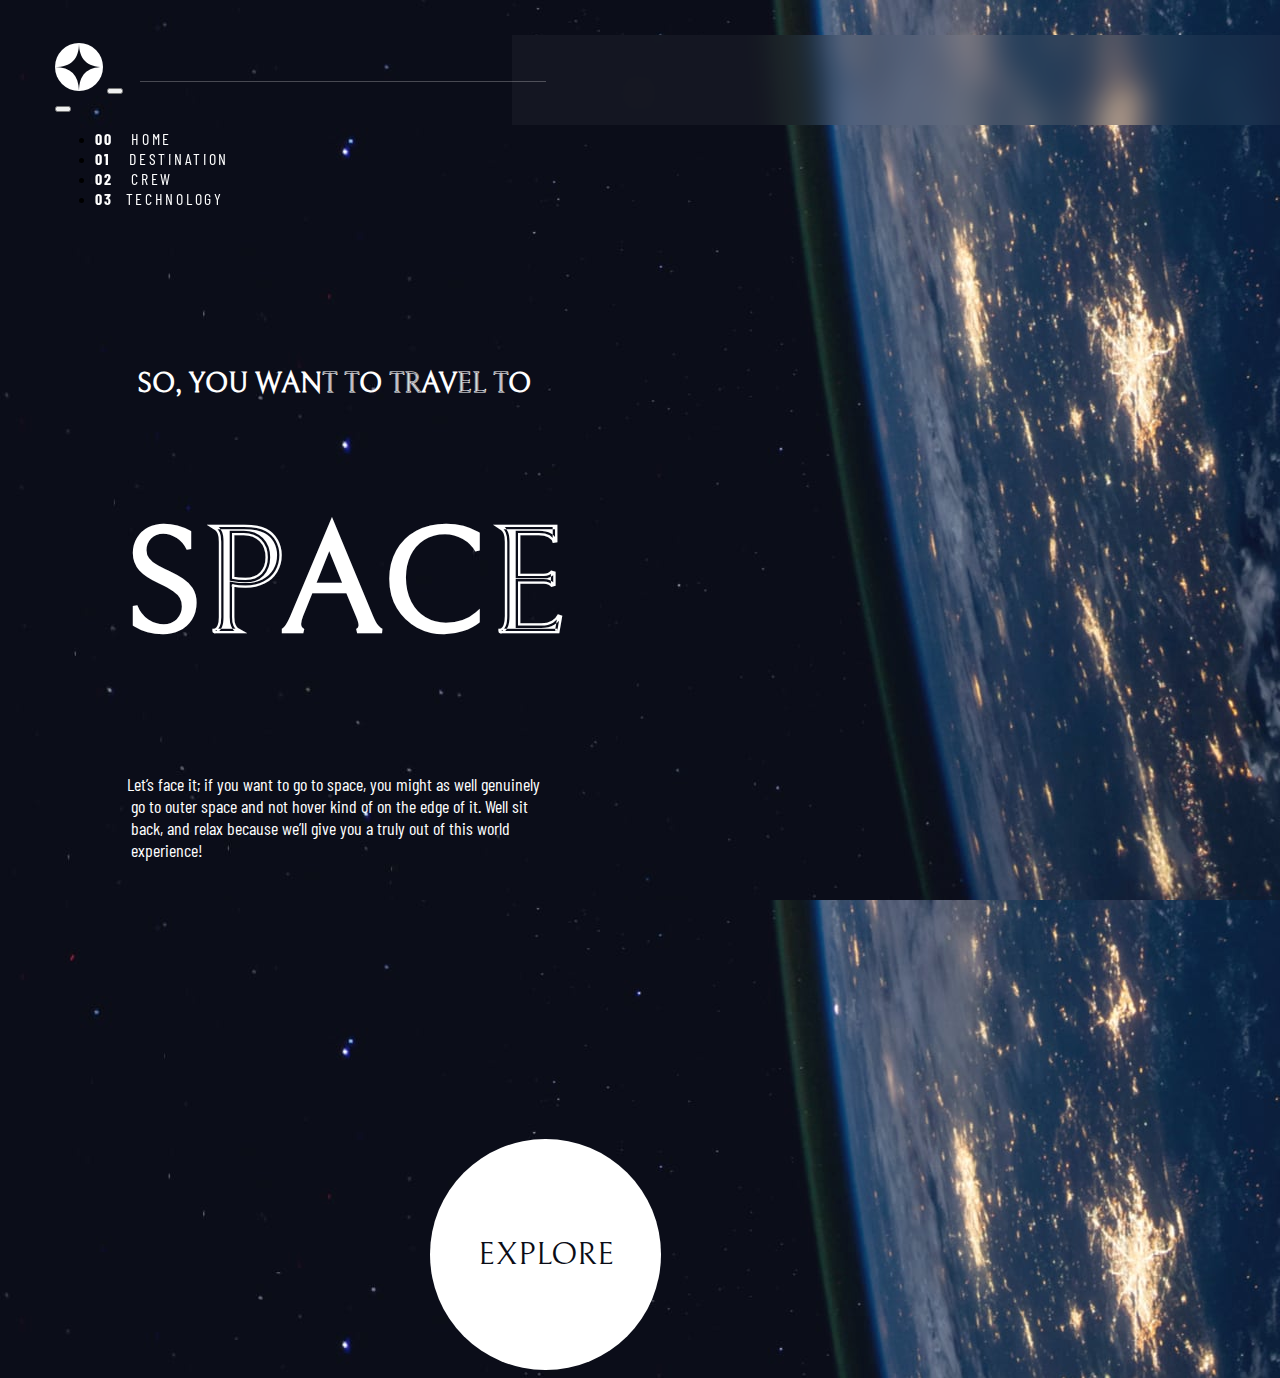
==== index.html @ b284a4f0 "home page is created" ====
<!DOCTYPE html>
<html lang="en">
<head>
  <meta charset="UTF-8">
  <meta name="viewport" content="width=device-width, initial-scale=1.0">

  <link rel="icon" type="image/png" sizes="32x32" href="./assets/favicon-32x32.png">
  
  <!-- bootstrap -->
<link href="https://cdn.jsdelivr.net/npm/bootstrap@5.2.0/dist/css/bootstrap.min.css" rel="stylesheet" integrity="sha384-gH2yIJqKdNHPEq0n4Mqa/HGKIhSkIHeL5AyhkYV8i59U5AR6csBvApHHNl/vI1Bx" crossorigin="anonymous">
 <link rel="stylesheet" href="styles.css">
  <link rel="stylesheet" href="css/utils.css">
 
  <title>Frontend Mentor | Space tourism website</title>
</head>
<body > 
  <div class="rectangle-one">
    
  </div>
  <div class="rectangle-two">
    
  </div>
  <nav class="navbar navbar-expand-sm navbar-dark nav">
    <div class="container-fluid">
   <a class="navbar-brand" href="index.html"> <svg xmlns="http://www.w3.org/2000/svg" width="48" height="48"><g fill="none" fill-rule="evenodd"><circle cx="24" cy="24" r="24" fill="#FFF"/><path fill="#0B0D17" d="M24 0c0 16-8 24-24 24 15.718.114 23.718 8.114 24 24 0-16 8-24 24-24-16 0-24-8-24-24z"/></g></svg></a>
   <button class="navbar-toggler" type="button" data-bs-toggle="offcanvas" data-bs-target="#offcanvasNavbar" aria-controls="offcanvasNavbar">
    <span class="navbar-toggler-icon"></span>
  </button>
  <div class="offcanvas offcanvas-end" tabindex="-1" id="offcanvasNavbar" aria-labelledby="offcanvasNavbarLabel">
    <div class="offcanvas-header">
      
      <button type="button" class="btn-close" data-bs-dismiss="offcanvas" aria-label="Close"></button>
    </div>
    <div class="offcanvas-body navmain">
      
  
    <ul class="navbar-nav ms-auto">
      <li class="nav-item nav-text">
        <a href=""><b>00</b> &nbsp Home</a>
      </li>
      <li class="nav-item nav-text">
       <a href=""><b>01</b> &nbsp Destination</a>
      </li>
      <li class="nav-item nav-text">
       <a href=""><b>02</b> &nbsp Crew</a>
      </li>
      <li class="nav-item nav-text">
      <a href=""><b>03</b>  &nbspTechnology</a>
      </li>
    </ul>
   
              

  </div>
</div>
</nav> 
 <div class="main-page-content">
 <div class="row">
  <div class="index-content-left col-lg-6">
 <h4 class="heading-four">
  &nbsp SO, YOU WANT TO TRAVEL TO
 </h4>
 <H1 class="heading-one">
    SPACE
 </H1>
   <p class="body-text">
      
    &nbspLet’s face it; if you want to go to space, you might as well genuinely <br>&nbsp go to 
   outer space and not hover kind of on the edge of it. Well sit  <br>&nbsp back, and relax 
   because we’ll give you a truly out of this world <br>&nbsp experience!
   </p></div>
  <div class="col-lg-6"><div class="explore heading-four">
  EXPLORE
</div></div>
 </div>



</div>
<!-- JavaScript Bundle with Popper -->
<script src="https://cdn.jsdelivr.net/npm/bootstrap@5.2.0/dist/js/bootstrap.bundle.min.js" integrity="sha384-A3rJD856KowSb7dwlZdYEkO39Gagi7vIsF0jrRAoQmDKKtQBHUuLZ9AsSv4jD4Xa" crossorigin="anonymous"></script>
</body>
</html>
---- styles.css ----
body{
    background-image: url("assets/home/background-home-desktop.jpg");
  overflow: hidden;
}
/* headings and texts */
.heading-one{
    font-family: 'Bellefair', serif;
    font-size:  150px;
    color: var(--color-light);
}
.heading-two{
    font-family: 'Bellefair', serif;
    font-size: 100px;
    color: var(--color-light);
}
.heading-three{
    font-family: 'Bellefair', serif;
    font-size:56px;
    color: var(--color-light);
}
.heading-four{
    font-family: 'Bellefair', serif;
    color: var(--color-light);
    font-size:32px;
}
.heading-five{
    font-family: 'Barlow Condensed', sans-serif;
    color: var(--color-light);
    font-size: 28px;
}
.subheading-one{
    font-family: 'Barlow Condensed', sans-serif;
    font-size :28px;
    color: var(--color-light);
}
.subheading-two{
    font-family: 'Barlow Condensed', sans-serif;
    font-size:14px;
    color: var(--color-light);
    letter-spacing: 2.35 px;
}

.body-text{
    color: var(--color-light);
    font-family: 'Barlow Condensed', sans-serif;
    font-size:18px;
}
/* navbar */
.nav{
    padding-top: 35px;
    height: 135px;
    padding-right: 7.321vw;
    /* background-color: antiquewhite; */
}


.container-fluid{
    position: relative;
    padding-left: 4%;
    margin-right: 2%;
    padding-right: 0;
height:95px;

}
.rectangle-one{
    top: 81px;
    left: 140px;
    position: absolute;
    width: 31.7vw;
    z-index: +1;
    height: 1px;
    background: #FFFFFF;
    mix-blend-mode: normal;
    opacity: 0.25;
}
.rectangle-two{
    height: 90px;
   width: 65.886vw;
    position: absolute;
    left:40vw;
    top:35px;
    background: rgba(255, 255, 255, 0.04);
backdrop-filter: blur(15px);
}
.nav-text a{
    padding: 35px 0;
    text-transform: uppercase;
    font-family: 'Barlow Condensed', sans-serif;
    font-size: 16px;
    letter-spacing: 2.7px;
    color:var(--color-light);
    text-decoration:none; 
    margin-right:3.367vw ;
}
/* contwnt */
.explore{
    margin: 30.9vh 0 0 33vw;
    justify-content: center;
    align-items: center;
    display: flex;
    text-align: center;
    color: var(--color-dark);
    border-radius: 50%;
    background-color: white;
    height: 18vw    ;
    width: 18vw    ;
}
.index-content-left{
    padding: 17vh 0 0 9vw;
    width: 570px;
}
.index-content-left h4{
    font-size: 28px;
}
.index-content-left p{

}
---- css/utils.css ----
@import url('https://fonts.googleapis.com/css2?family=Barlow+Condensed&family=Bellefair&display=swap');
:root{
    --color-dark : #0b0d17;
    --color-medium : #d0d6f9;
    --color-light : #ffffff;
}
/* font-family: 'Barlow Condensed', sans-serif;
font-family: 'Bellefair', serif; */
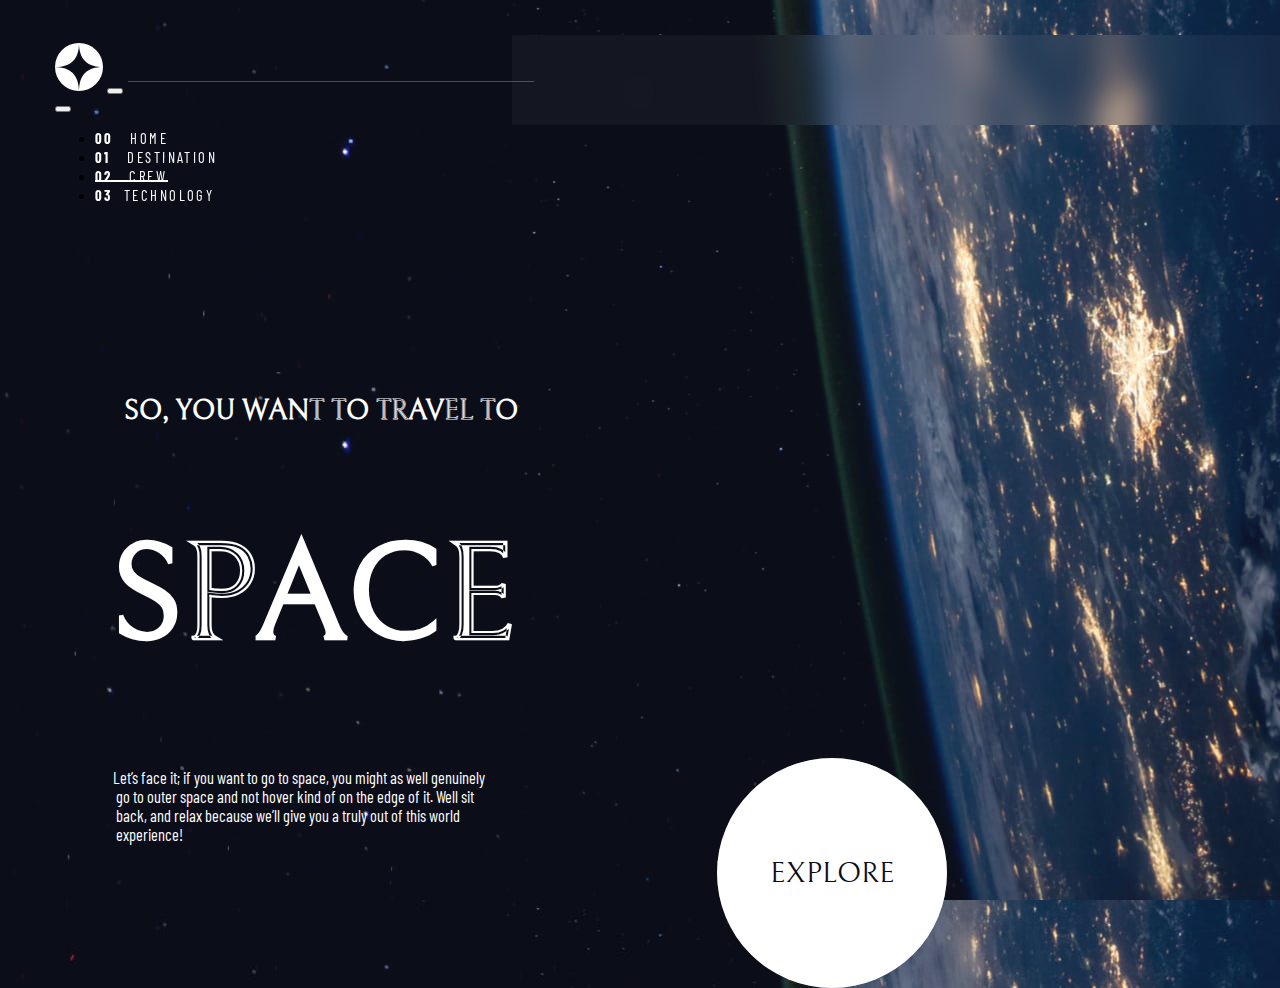
==== commit 8a4d5480: "home page is complete" ====
--- a/index.html
+++ b/index.html
@@ -8,9 +8,9 @@
   
   <!-- bootstrap -->
 <link href="https://cdn.jsdelivr.net/npm/bootstrap@5.2.0/dist/css/bootstrap.min.css" rel="stylesheet" integrity="sha384-gH2yIJqKdNHPEq0n4Mqa/HGKIhSkIHeL5AyhkYV8i59U5AR6csBvApHHNl/vI1Bx" crossorigin="anonymous">
+ 
+  <link rel="stylesheet" href="css/utils.css">
  <link rel="stylesheet" href="styles.css">
-  <link rel="stylesheet" href="css/utils.css">
- 
   <title>Frontend Mentor | Space tourism website</title>
 </head>
 <body > 
@@ -34,17 +34,17 @@
     <div class="offcanvas-body navmain">
       
   
-    <ul class="navbar-nav ms-auto">
-      <li class="nav-item nav-text">
+    <ul class="navbar-nav ms-auto tabs">
+      <li id="nav-1" class="nav-item nav-text active-navtext">
         <a href=""><b>00</b> &nbsp Home</a>
       </li>
-      <li class="nav-item nav-text">
+      <li id= "nav-2" class="nav-item nav-text">
        <a href=""><b>01</b> &nbsp Destination</a>
       </li>
-      <li class="nav-item nav-text">
+      <li id="nav-3" class="nav-item nav-text">
        <a href=""><b>02</b> &nbsp Crew</a>
       </li>
-      <li class="nav-item nav-text">
+      <li id = "nav-4" class="nav-item nav-text">
       <a href=""><b>03</b>  &nbspTechnology</a>
       </li>
     </ul>
@@ -54,8 +54,8 @@
   </div>
 </div>
 </nav> 
- <div class="main-page-content">
- <div class="row">
+ <div class=" row main-page-content">
+ 
   <div class="index-content-left col-lg-6">
  <h4 class="heading-four">
   &nbsp SO, YOU WANT TO TRAVEL TO
@@ -69,15 +69,21 @@
    outer space and not hover kind of on the edge of it. Well sit  <br>&nbsp back, and relax 
    because we’ll give you a truly out of this world <br>&nbsp experience!
    </p></div>
-  <div class="col-lg-6"><div class="explore heading-four">
+  <div class="col-lg-6 btn-explore">
+<div class="explore-hover">
+  <button class="explore heading-four">
   EXPLORE
-</div></div>
- </div>
+  </button>
+</div>
+    </div>
+ 
 
 
 
 </div>
 <!-- JavaScript Bundle with Popper -->
 <script src="https://cdn.jsdelivr.net/npm/bootstrap@5.2.0/dist/js/bootstrap.bundle.min.js" integrity="sha384-A3rJD856KowSb7dwlZdYEkO39Gagi7vIsF0jrRAoQmDKKtQBHUuLZ9AsSv4jD4Xa" crossorigin="anonymous"></script>
+<script src="https://ajax.googleapis.com/ajax/libs/jquery/3.6.0/jquery.min.js"></script>
+<script src="js/main.js"></script>
 </body>
 </html>--- a/css/utils.css
+++ b/css/utils.css
@@ -8,3 +8,65 @@
 /* font-family: 'Barlow Condensed', sans-serif;
 font-family: 'Bellefair', serif; */
 
+/* headings and texts */
+.heading-one{
+    font-family: 'Bellefair', serif;
+    font-size:  10.714vw;
+    color: var(--color-light);
+}
+.heading-two{
+    font-family: 'Bellefair', serif;
+    font-size: 7.143vw;
+    color: var(--color-light);
+}
+.heading-three{
+    font-family: 'Bellefair', serif;
+    font-size:4vw;
+    color: var(--color-light);
+}
+.heading-four{
+    font-family: 'Bellefair', serif;
+    color: var(--color-light);
+    font-size:2.286vw;
+}
+.heading-five{
+    font-family: 'Barlow Condensed', sans-serif;
+    color: var(--color-light);
+    font-size: 2vw;
+}
+.subheading-one{
+    font-family: 'Barlow Condensed', sans-serif;
+    font-size :2vw;
+    color: var(--color-light);
+}
+.subheading-two{
+    font-family: 'Barlow Condensed', sans-serif;
+    font-size:2vw;
+    color: var(--color-light);
+    letter-spacing: 0.168vw;
+}
+
+.body-text{
+    color: var(--color-light);
+    font-family: 'Barlow Condensed', sans-serif;
+    font-size:1.286vw;
+}
+.nav-text a{
+    padding: 33px 0;
+    text-transform: uppercase;
+    font-family: 'Barlow Condensed', sans-serif;
+    font-size: 1.143vw;
+    letter-spacing: 0.193vw;
+    color:var(--color-light);
+    text-decoration:none; 
+    margin-right:3.367vw ;
+    transition:  0.5s ;
+}
+.active-navtext a{
+    padding: 33px 0;
+    border-bottom: 2px solid #ffffff;
+}
+
+.nav-text a:hover{
+    border-bottom: 2px solid #ffffff7a;
+}
--- a/styles.css
+++ b/styles.css
@@ -1,50 +1,9 @@
 body{
     background-image: url("assets/home/background-home-desktop.jpg");
   overflow: hidden;
-}
-/* headings and texts */
-.heading-one{
-    font-family: 'Bellefair', serif;
-    font-size:  150px;
-    color: var(--color-light);
-}
-.heading-two{
-    font-family: 'Bellefair', serif;
-    font-size: 100px;
-    color: var(--color-light);
-}
-.heading-three{
-    font-family: 'Bellefair', serif;
-    font-size:56px;
-    color: var(--color-light);
-}
-.heading-four{
-    font-family: 'Bellefair', serif;
-    color: var(--color-light);
-    font-size:32px;
-}
-.heading-five{
-    font-family: 'Barlow Condensed', sans-serif;
-    color: var(--color-light);
-    font-size: 28px;
-}
-.subheading-one{
-    font-family: 'Barlow Condensed', sans-serif;
-    font-size :28px;
-    color: var(--color-light);
-}
-.subheading-two{
-    font-family: 'Barlow Condensed', sans-serif;
-    font-size:14px;
-    color: var(--color-light);
-    letter-spacing: 2.35 px;
+  min-height: 100vh;
 }
 
-.body-text{
-    color: var(--color-light);
-    font-family: 'Barlow Condensed', sans-serif;
-    font-size:18px;
-}
 /* navbar */
 .nav{
     padding-top: 35px;
@@ -64,7 +23,7 @@
 }
 .rectangle-one{
     top: 81px;
-    left: 140px;
+    left: 10vw;
     position: absolute;
     width: 31.7vw;
     z-index: +1;
@@ -82,32 +41,61 @@
     background: rgba(255, 255, 255, 0.04);
 backdrop-filter: blur(15px);
 }
-.nav-text a{
-    padding: 35px 0;
-    text-transform: uppercase;
-    font-family: 'Barlow Condensed', sans-serif;
-    font-size: 16px;
-    letter-spacing: 2.7px;
-    color:var(--color-light);
-    text-decoration:none; 
-    margin-right:3.367vw ;
+
+/* contwnt */
+.main-page-content{
+ min-height: 85vh;
 }
-/* contwnt */
+.btn-explore{
+    display: flex;
+    position: relative;
+    align-items: center;
+    justify-content: center;
+    left: 15vw;
+    top: 8.6vh;
+}
 .explore{
-    margin: 30.9vh 0 0 33vw;
+    /* margin: auto 0 0 auto; */
     justify-content: center;
+    border: none;
     align-items: center;
     display: flex;
     text-align: center;
     color: var(--color-dark);
     border-radius: 50%;
     background-color: white;
-    height: 18vw    ;
-    width: 18vw    ;
+    height: 18vw;
+    width: 18vw;
+    
+    transition: all 2s ease;
+}
+.explore-hover{
+    
+    justify-content: center;
+    border: none;
+    align-items: center;
+    display: flex;
+    
+    
+    border-radius: 50%;
+    background-color:#ffffff44;
+  
+    /* z-index: -1; */
+    height: 18vw;
+    width: 18vw;
+    transition: all 1s ease;
+}
+.explore-hover:hover{
+    height: 25vw;
+    width: 25vw;
 }
 .index-content-left{
-    padding: 17vh 0 0 9vw;
     width: 570px;
+    position: relative;
+    left: 8vw;
+    top:20vh;
+    
+
 }
 .index-content-left h4{
     font-size: 28px;
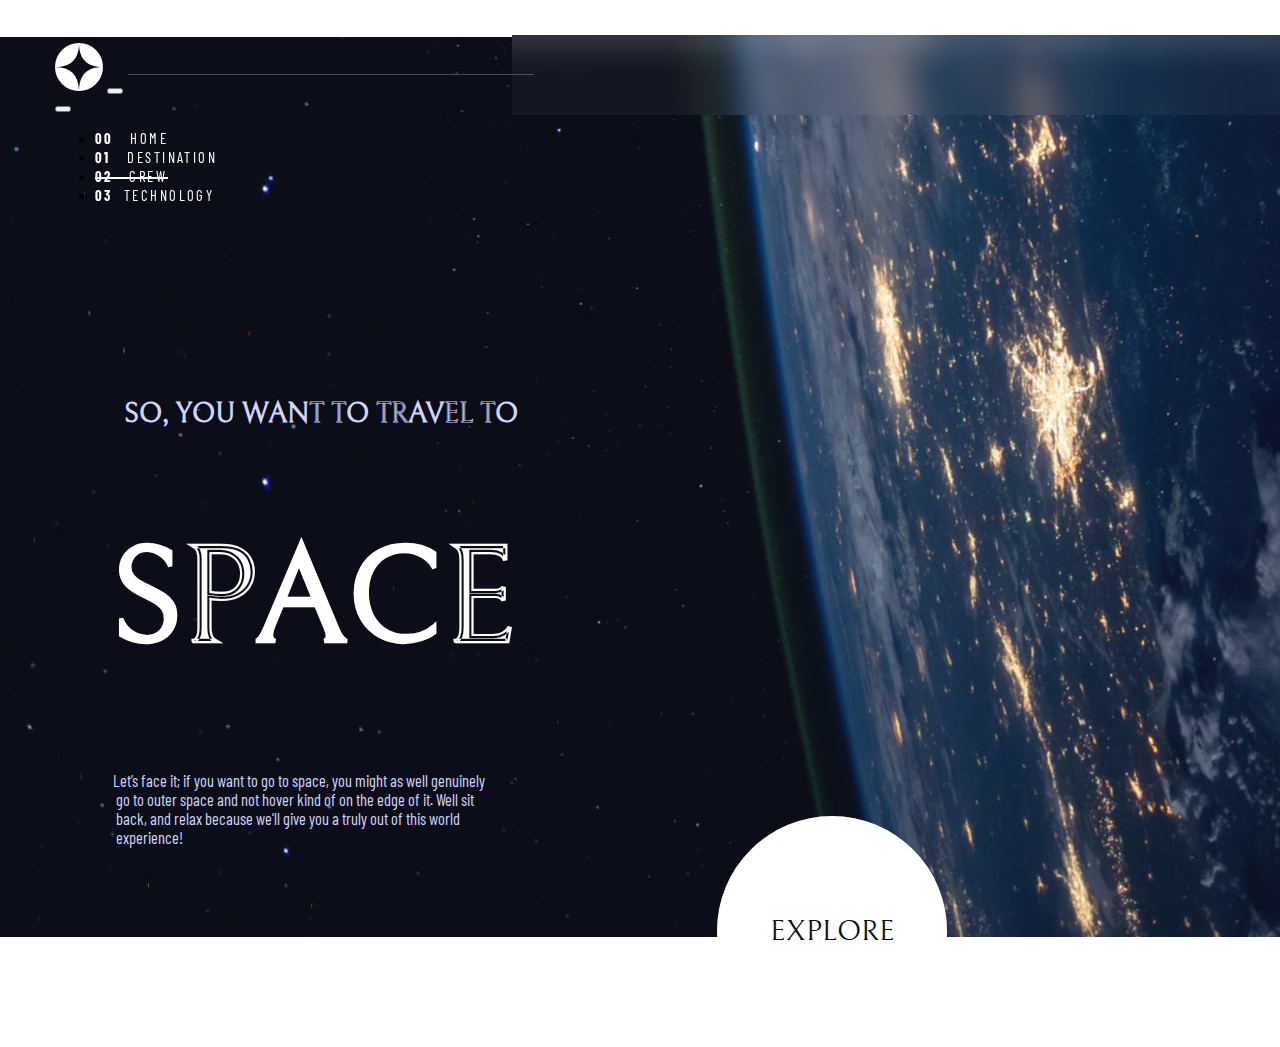
==== commit 3f740b60: "destination s added and navbar is altered" ====
--- a/index.html
+++ b/index.html
@@ -36,16 +36,16 @@
   
     <ul class="navbar-nav ms-auto tabs">
       <li id="nav-1" class="nav-item nav-text active-navtext">
-        <a href=""><b>00</b> &nbsp Home</a>
+        <a href="index.html"><b>00</b> &nbsp Home</a>
       </li>
       <li id= "nav-2" class="nav-item nav-text">
-       <a href=""><b>01</b> &nbsp Destination</a>
+       <a href="destination-moon.html"><b>01</b> &nbsp Destination</a>
       </li>
       <li id="nav-3" class="nav-item nav-text">
-       <a href=""><b>02</b> &nbsp Crew</a>
+       <a href="crew-commander.html"><b>02</b> &nbsp Crew</a>
       </li>
       <li id = "nav-4" class="nav-item nav-text">
-      <a href=""><b>03</b>  &nbspTechnology</a>
+      <a href="technology-vehicle.html"><b>03</b>  &nbspTechnology</a>
       </li>
     </ul>
    
--- a/css/utils.css
+++ b/css/utils.css
@@ -26,12 +26,12 @@
 }
 .heading-four{
     font-family: 'Bellefair', serif;
-    color: var(--color-light);
+    color: var(--color-medium);
     font-size:2.286vw;
 }
 .heading-five{
     font-family: 'Barlow Condensed', sans-serif;
-    color: var(--color-light);
+    color: var(--color-medium);
     font-size: 2vw;
 }
 .subheading-one{
@@ -47,26 +47,29 @@
 }
 
 .body-text{
-    color: var(--color-light);
+    color: var(--color-medium);
     font-family: 'Barlow Condensed', sans-serif;
     font-size:1.286vw;
 }
 .nav-text a{
-    padding: 33px 0;
+    padding: 30px 0;
     text-transform: uppercase;
     font-family: 'Barlow Condensed', sans-serif;
     font-size: 1.143vw;
     letter-spacing: 0.193vw;
     color:var(--color-light);
-    text-decoration:none; 
+    text-decoration:none;  
     margin-right:3.367vw ;
     transition:  0.5s ;
 }
 .active-navtext a{
-    padding: 33px 0;
+    padding: 30px 0;
     border-bottom: 2px solid #ffffff;
 }
 
 .nav-text a:hover{
     border-bottom: 2px solid #ffffff7a;
 }
+.hidden{
+    display: none;
+}
--- a/styles.css
+++ b/styles.css
@@ -1,13 +1,20 @@
 body{
     background-image: url("assets/home/background-home-desktop.jpg");
-  overflow: hidden;
+  overflow-x: hidden;
   min-height: 100vh;
+  background-position: center;
+  background-repeat: no-repeat;
+  
 }
 
+.destination-body{
+    padding-bottom: 10vh;
+    background-image: url("assets/destination/background-destination-desktop.jpg");
+}
 /* navbar */
 .nav{
     padding-top: 35px;
-    height: 135px;
+    height: 120px;
     padding-right: 7.321vw;
     /* background-color: antiquewhite; */
 }
@@ -18,11 +25,11 @@
     padding-left: 4%;
     margin-right: 2%;
     padding-right: 0;
-height:95px;
+height:80px;
 
 }
 .rectangle-one{
-    top: 81px;
+    top: 74px;
     left: 10vw;
     position: absolute;
     width: 31.7vw;
@@ -33,7 +40,7 @@
     opacity: 0.25;
 }
 .rectangle-two{
-    height: 90px;
+    height: 80px;
    width: 65.886vw;
     position: absolute;
     left:40vw;
@@ -52,7 +59,8 @@
     align-items: center;
     justify-content: center;
     left: 15vw;
-    top: 8.6vh;
+    margin-bottom: 8vh;
+    top: 10.6vh;
 }
 .explore{
     /* margin: auto 0 0 auto; */
@@ -92,8 +100,9 @@
 .index-content-left{
     width: 570px;
     position: relative;
+    margin-bottom: 8vh;
     left: 8vw;
-    top:20vh;
+    top:22vh;
     
 
 }
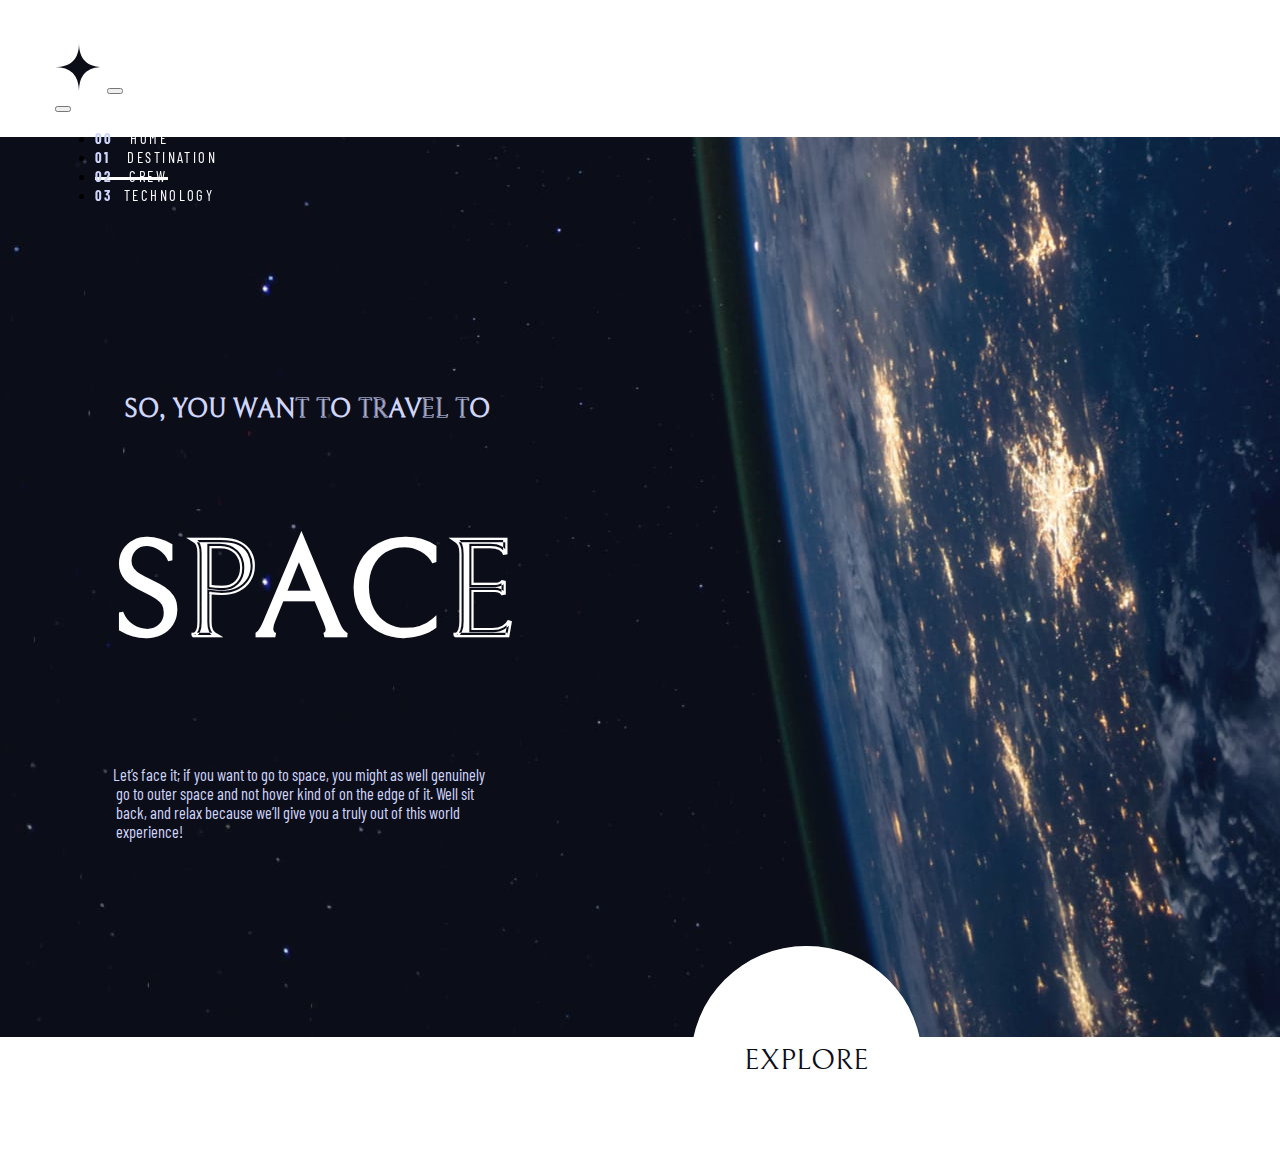
==== commit 96b0b30b: "the home page is responsivve now" ====
--- a/index.html
+++ b/index.html
@@ -11,6 +11,8 @@
  
   <link rel="stylesheet" href="css/utils.css">
  <link rel="stylesheet" href="styles.css">
+ <link rel="stylesheet" href="tablet.css">
+ <link rel="stylesheet" href="mobile.css">
   <title>Frontend Mentor | Space tourism website</title>
 </head>
 <body > 
@@ -20,7 +22,7 @@
   <div class="rectangle-two">
     
   </div>
-  <nav class="navbar navbar-expand-sm navbar-dark nav">
+  <nav class="navbar navbar-expand-sm  navbar-dark nav">
     <div class="container-fluid">
    <a class="navbar-brand" href="index.html"> <svg xmlns="http://www.w3.org/2000/svg" width="48" height="48"><g fill="none" fill-rule="evenodd"><circle cx="24" cy="24" r="24" fill="#FFF"/><path fill="#0B0D17" d="M24 0c0 16-8 24-24 24 15.718.114 23.718 8.114 24 24 0-16 8-24 24-24-16 0-24-8-24-24z"/></g></svg></a>
    <button class="navbar-toggler" type="button" data-bs-toggle="offcanvas" data-bs-target="#offcanvasNavbar" aria-controls="offcanvasNavbar">
@@ -56,7 +58,7 @@
 </nav> 
  <div class=" row main-page-content">
  
-  <div class="index-content-left col-lg-6">
+  <div class="index-content-left col-lg-4 col-md-4">
  <h4 class="heading-four">
   &nbsp SO, YOU WANT TO TRAVEL TO
  </h4>
@@ -69,7 +71,7 @@
    outer space and not hover kind of on the edge of it. Well sit  <br>&nbsp back, and relax 
    because we’ll give you a truly out of this world <br>&nbsp experience!
    </p></div>
-  <div class="col-lg-6 btn-explore">
+  <div class="col-lg-5 col-md-5 btn-explore">
 <div class="explore-hover">
   <button class="explore heading-four">
   EXPLORE
--- a/css/utils.css
+++ b/css/utils.css
@@ -50,6 +50,7 @@
     color: var(--color-medium);
     font-family: 'Barlow Condensed', sans-serif;
     font-size:1.286vw;
+    /* letter-spacing: 0.193v */
 }
 .nav-text a{
     padding: 30px 0;
@@ -64,12 +65,15 @@
 }
 .active-navtext a{
     padding: 30px 0;
-    border-bottom: 2px solid #ffffff;
+    border-bottom: 3px solid #ffffff;
 }
 
 .nav-text a:hover{
-    border-bottom: 2px solid #ffffff7a;
+    border-bottom: 3px solid #ffffff7a;
 }
 .hidden{
     display: none;
 }
+b{
+    color: var(--color-medium);
+}--- a/styles.css
+++ b/styles.css
@@ -10,6 +10,12 @@
 .destination-body{
     padding-bottom: 10vh;
     background-image: url("assets/destination/background-destination-desktop.jpg");
+}
+.crew-body{
+    background-image: url("assets/crew/background-crew-desktop.jpg");
+}
+.tech-body{
+    background-image:url("assets/technology/background-technology-desktop.jpg") ;
 }
 /* navbar */
 .nav{
@@ -59,8 +65,8 @@
     align-items: center;
     justify-content: center;
     left: 15vw;
-    margin-bottom: 8vh;
-    top: 10.6vh;
+    margin: 0 4vw 150px 0;
+    top: 17vh;
 }
 .explore{
     /* margin: auto 0 0 auto; */
@@ -98,16 +104,16 @@
     width: 25vw;
 }
 .index-content-left{
-    width: 570px;
+    width: 45vw;
     position: relative;
-    margin-bottom: 8vh;
+    margin-bottom: 150px;
     left: 8vw;
     top:22vh;
     
 
 }
 .index-content-left h4{
-    font-size: 28px;
+    font-size: 2vw;
 }
 .index-content-left p{
 
--- a/tablet.css
+++ b/tablet.css
@@ -0,0 +1,227 @@
+@media (max-width:1000px) {
+
+    /* font-size */
+    .heading-four {
+        font-size: 2.5vw;
+    }
+
+    .heading-five,
+    .subheading-one,
+    .subheading-two {
+        font-size: 2.25vw;
+
+    }
+
+    .index-content-left h4 {
+        font-size: 2.5vw;
+    }
+
+    .heading-one {
+        font-size: 13vw;
+    }
+
+    .body-text {
+        font-size: 1.5vw;
+    }
+
+    .nav-text a {
+        font-size: 1.2vw;
+    }
+
+    /* main */
+    .explore {
+        height: 20vw;
+        width: 20vw;
+    }
+
+    .explore-hover {
+        height: 20vw;
+        width: 20vw;
+    }
+}
+
+@media(max-width:770px) {
+
+    /* font-size */
+    .heading-four {
+        font-size: 3vw;
+    }
+
+    .heading-five,
+    .subheading-one,
+    .subheading-two {
+        font-size: 2.25vw;
+
+    }
+
+    .index-content-left h4 {
+        font-size: 2.8vw;
+        padding-top: 2vh;
+    }
+
+    .heading-one {
+        padding-top: 2vh;
+        font-size: 17vw;
+    }
+
+    .body-text {
+        font-size: 2vw;
+    }
+
+    .nav-text a {
+        font-size: 2vw;
+    }
+
+    /* home-page */
+    nav b {
+        display: none;
+    }
+
+    .nav {
+        padding: 0;
+        height: 80px;
+    }
+
+    .index-content-left {
+        margin: 0 auto;
+        padding: 10% 5%;
+        width: 90VW;
+        position: static;
+        text-align: center;
+    }
+
+    .rectangle-one {
+        display: none;
+    }
+
+    .rectangle-two {
+        top: 0px;
+    }
+/* background: ; */
+    body {
+        background-image: url("assets/home/background-home-tablet.jpg")
+    }
+
+    .explore {
+        height: 30vw;
+        width: 30vw;
+    }
+
+    .btn-explore {
+        width: 100vw;
+        position: static;
+        margin: 0 auto;
+        height: 50vh;
+    }
+
+    .explore-hover {
+        height: 30vw;
+        width: 30vw;
+    }
+
+    .explore-hover:hover {
+        height: 40vw;
+        width: 40vw;
+    }
+}
+
+@media(max-width:575px) {
+    nav b {
+        display: inline-block;
+    }
+
+    /* toggler */
+    .rectangle-two {
+        display: none;
+    }
+
+    .navbar-toggler {
+        border: none;
+
+    }
+
+    .navbar-toggler {
+        color: white;
+    }
+
+    .navbar-toggler:focus {
+        border: none;
+        box-shadow: none;
+    }
+
+    .offcanvas {
+        background: rgba(255, 255, 255, 0.04);
+        backdrop-filter: blur(15px);
+    }
+
+    .nav-text a {
+        font-size: 4vw;
+        padding: 1vh;
+        padding-left: 0;
+    }
+
+    .nav-text {
+
+        margin: 3vh;
+    }
+
+    .active-navtext a {
+        padding: 1VH;
+        padding-left: 0;
+        border-bottom: 3px solid #ffffff;
+    }
+
+    .nav-text a:hover {
+        padding: 1VH;
+        padding-left: 0;
+        border-bottom: 3px solid #ffffff7a;
+    }
+
+    /* font-size */
+    .heading-four {
+        font-size: 5vw;
+    }
+
+    .heading-five,
+    .subheading-one,
+    .subheading-two {
+        font-size: 2.25vw;
+
+    }
+
+    .index-content-left h4 {
+        font-size: 3.5vw;
+        padding-top: 2vh;
+    }
+
+    .heading-one {
+        padding-top: 2vh;
+        font-size: 20vw;
+    }
+
+    .body-text {
+        font-size: 2.8vw;
+    }
+
+    .explore {
+        height: 40vw;
+        width: 40vw;
+    }
+
+    .btn-explore {
+        width: 100vw;
+        position: static;
+        margin: 0 auto;
+        height: 60vh;
+    }
+
+    .explore-hover {
+        height: 40vw;
+        width: 40vw;
+    }
+
+    .explore-hover:hover {
+        height: 50vw;
+        width: 50vw;
+    }
+}--- a/mobile.css
+++ b/mobile.css
@@ -0,0 +1,42 @@
+@media (max-width:375px){
+    body {
+        background-image: url("assets/home/background-home-mobile.jpg");
+        height: fit-content;
+        background-size:auto;
+
+    }
+    .index-content-left{
+        height: auto;
+        padding-bottom: 1vh;
+    }
+    .btn-explore{
+        height: 30vh;
+    }
+     /* font-size */
+     .heading-four {
+        font-size: 5vw;
+    }
+
+    .heading-five,
+    .subheading-one,
+    .subheading-two {
+        font-size: 2.25vw;
+
+    }
+
+    .index-content-left h4 {
+        font-size: 4vw;
+        padding-top: 2vh;
+    }
+
+    .heading-one {
+        padding-top: 2vh;
+        font-size: 25vw;
+    }
+
+    .body-text {
+        word-spacing: .4vw;
+        font-size: 3vw;
+    }
+
+}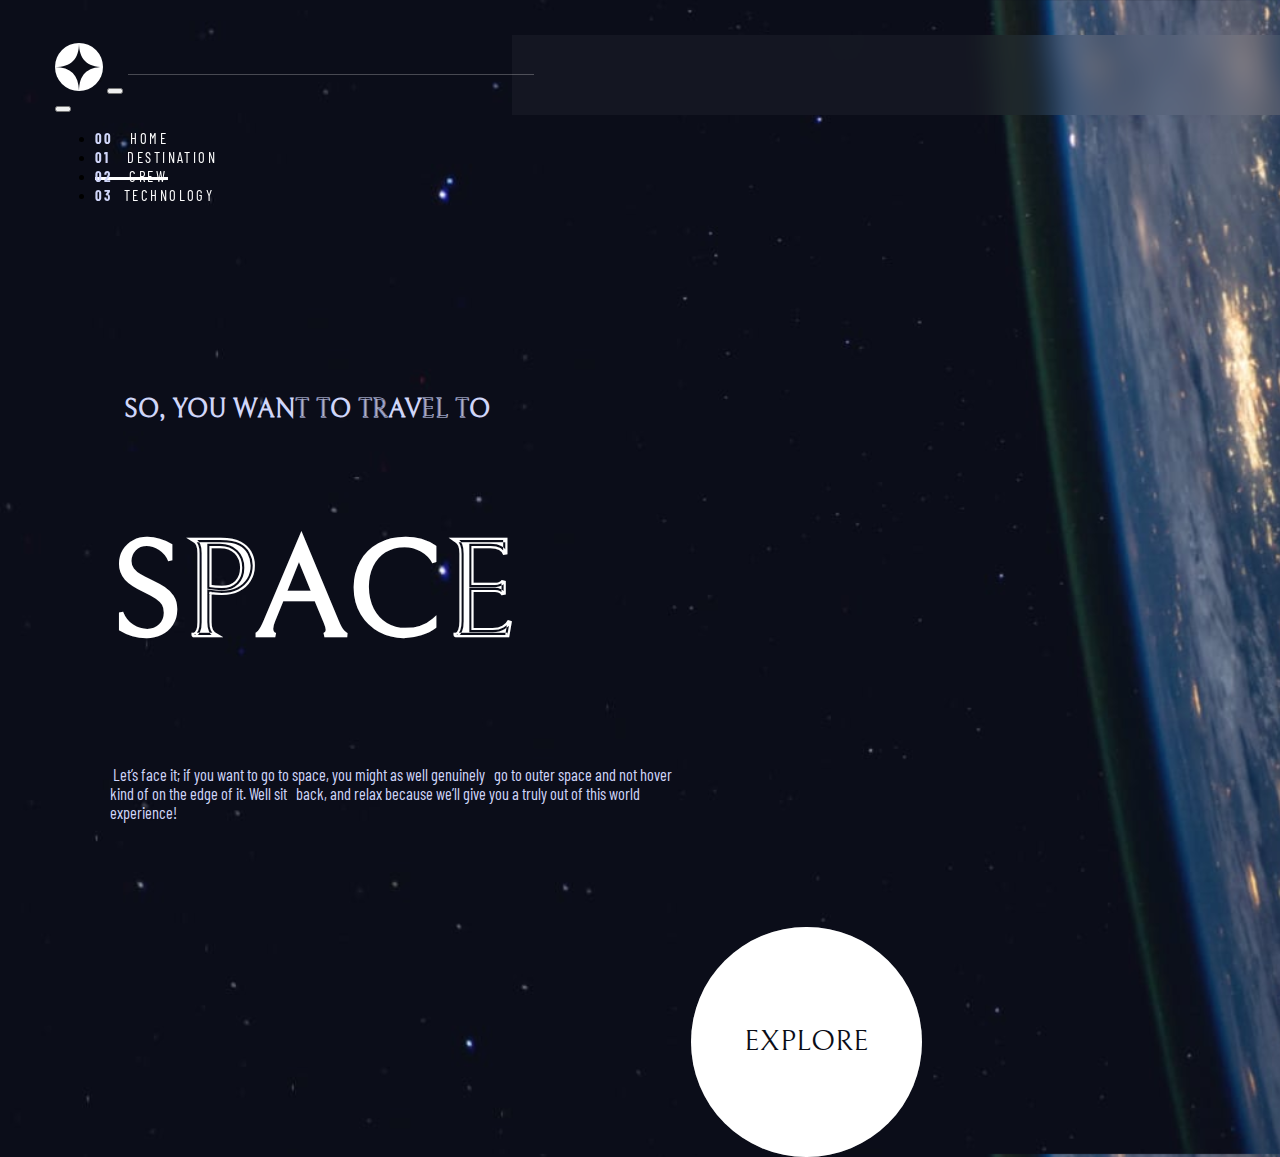
==== commit ff2beca9: "the desniations are now responsive" ====
--- a/index.html
+++ b/index.html
@@ -67,9 +67,9 @@
  </H1>
    <p class="body-text">
       
-    &nbspLet’s face it; if you want to go to space, you might as well genuinely <br>&nbsp go to 
-   outer space and not hover kind of on the edge of it. Well sit  <br>&nbsp back, and relax 
-   because we’ll give you a truly out of this world <br>&nbsp experience!
+    &nbspLet’s face it; if you want to go to space, you might as well genuinely &nbsp go to 
+   outer space and not hover kind of on the edge of it. Well sit  &nbsp back, and relax 
+   because we’ll give you a truly out of this world &nbsp experience!
    </p></div>
   <div class="col-lg-5 col-md-5 btn-explore">
 <div class="explore-hover">
--- a/styles.css
+++ b/styles.css
@@ -2,8 +2,8 @@
     background-image: url("assets/home/background-home-desktop.jpg");
   overflow-x: hidden;
   min-height: 100vh;
-  background-position: center;
-  background-repeat: no-repeat;
+  background-size: cover;
+ 
   
 }
 
@@ -57,7 +57,7 @@
 
 /* contwnt */
 .main-page-content{
- min-height: 85vh;
+ /* min-height: 85vh; */
 }
 .btn-explore{
     display: flex;
--- a/tablet.css
+++ b/tablet.css
@@ -1,227 +1,305 @@
-@media (max-width:1000px) {
-
-    /* font-size */
-    .heading-four {
-        font-size: 2.5vw;
-    }
-
-    .heading-five,
-    .subheading-one,
-    .subheading-two {
-        font-size: 2.25vw;
-
-    }
-
-    .index-content-left h4 {
-        font-size: 2.5vw;
-    }
-
-    .heading-one {
-        font-size: 13vw;
-    }
-
-    .body-text {
-        font-size: 1.5vw;
-    }
-
-    .nav-text a {
-        font-size: 1.2vw;
-    }
-
-    /* main */
-    .explore {
-        height: 20vw;
-        width: 20vw;
-    }
-
-    .explore-hover {
-        height: 20vw;
-        width: 20vw;
-    }
+@media (max-width: 1000px) {
+  /* font-size */
+  .heading-four {
+    font-size: 2.5vw;
+  }
+
+  .heading-five,
+  .subheading-one,
+  .subheading-two {
+    font-size: 2.25vw;
+  }
+
+  .index-content-left h4 {
+    font-size: 2.5vw;
+  }
+
+  .heading-one {
+    font-size: 13vw;
+  }
+
+  .body-text {
+    font-size: 1.5vw;
+  }
+
+  .nav-text a {
+    font-size: 1.2vw;
+  }
+
+  /* main */
+  .explore {
+    height: 20vw;
+    width: 20vw;
+  }
+
+  .explore-hover {
+    height: 20vw;
+    width: 20vw;
+  }
 }
 
-@media(max-width:770px) {
-
-    /* font-size */
-    .heading-four {
-        font-size: 3vw;
-    }
-
-    .heading-five,
-    .subheading-one,
-    .subheading-two {
-        font-size: 2.25vw;
-
-    }
-
-    .index-content-left h4 {
-        font-size: 2.8vw;
-        padding-top: 2vh;
-    }
-
-    .heading-one {
-        padding-top: 2vh;
-        font-size: 17vw;
-    }
-
-    .body-text {
-        font-size: 2vw;
-    }
-
-    .nav-text a {
-        font-size: 2vw;
-    }
-
-    /* home-page */
-    nav b {
-        display: none;
-    }
-
-    .nav {
-        padding: 0;
-        height: 80px;
-    }
-
-    .index-content-left {
-        margin: 0 auto;
-        padding: 10% 5%;
-        width: 90VW;
-        position: static;
-        text-align: center;
-    }
-
-    .rectangle-one {
-        display: none;
-    }
-
-    .rectangle-two {
-        top: 0px;
-    }
-/* background: ; */
-    body {
-        background-image: url("assets/home/background-home-tablet.jpg")
-    }
-
-    .explore {
-        height: 30vw;
-        width: 30vw;
-    }
-
-    .btn-explore {
-        width: 100vw;
-        position: static;
-        margin: 0 auto;
-        height: 50vh;
-    }
-
-    .explore-hover {
-        height: 30vw;
-        width: 30vw;
-    }
-
-    .explore-hover:hover {
-        height: 40vw;
-        width: 40vw;
-    }
+@media (max-width: 767px) {
+  /* font-size */
+  .heading-four {
+    font-size: 3vw;
+  }
+
+  .heading-five,
+  .subheading-one,
+  .subheading-two {
+    font-size: 3.5vw;
+    text-align: left;
+  }
+
+  .index-content-left h4 {
+    font-size: 2.8vw;
+    padding-top: 2vh;
+  }
+
+  .heading-one {
+    padding-top: 2vh;
+    font-size: 17vw;
+  }
+  .heading-two{
+    font-size: 12vw;
+  }
+  .body-text {
+    
+    font-size: 2.5vw;
+    width:65vw;
+    line-height: 25px;
+  }
+
+  .nav-text a {
+    font-size: 2vw;
+  }
+
+  /* home-page */
+  nav b {
+    display: none;
+  }
+
+  .nav {
+    padding: 0;
+    height: 80px;
+  }
+
+  .index-content-left {
+    margin: 0 auto;
+    padding: 10% 5%;
+    width: 90vw;
+    position: static;
+    text-align: center;
+  }
+  .index-content-left .body-text{
+    font-size: 2.5vw;
+    width:65vw;
+    line-height: 30px;
+  }
+  .rectangle-one {
+    display: none;
+  }
+
+  .rectangle-two {
+    top: 0px;
+  }
+  /* background: ; */
+  body {
+    background-image: url("assets/home/background-home-tablet.jpg");
+  }
+
+  .destination-body {
+    /* overflow: hidden; */
+    margin: 0;
+    padding: 0;
+
+    text-align: center;
+    background-position: auto;
+    background-image: url("assets/destination/background-destination-tablet.jpg");
+  }
+  /* main; */
+  .explore {
+    height: 30vw;
+    width: 30vw;
+  }
+
+  .btn-explore {
+    width: 100vw;
+    position: static;
+    margin: 0 auto;
+    height: 50vh;
+  }
+
+  .explore-hover {
+    height: 30vw;
+    width: 30vw;
+  }
+
+  .explore-hover:hover {
+    height: 40vw;
+    width: 40vw;
+  }
+  /* .destination-body */
+  .destination-body img {
+    width: 40vw;
+    height: 40vw;
+    position: static;
+    margin: 3vh 0;
+  }
+  .subheading-one {
+    margin: 0;
+    padding: 3.5vh 5vw;
+  } 
+  .info .subheading-two{
+    align-self: center;
+    text-align: center;
+    justify-content: center;
+  }.body-text{
+    margin:3vh auto;
+    margin-bottom: 0;
+    
+  }
+  .info .body-text{
+    font-size: 2vw;
+    width: 20vw;
+    padding: 0;
+    margin-bottom: 0;
+    margin-top: 1vh;
+  }
+   .body-container {
+    position: static;
+    margin: 4vh auto;
+    
+  }
+  
+  .sub-nav {
+    justify-content: center;
+  }
+  .info{
+    width: 20vw;
+  }
+ .info-container{
+    margin: 0vh auto;
+    justify-content: center;
+ }
+ hr{
+    margin: auto;
+    width: 65vw;
+ }
 }
-
-@media(max-width:575px) {
-    nav b {
-        display: inline-block;
-    }
-
-    /* toggler */
-    .rectangle-two {
-        display: none;
-    }
-
-    .navbar-toggler {
-        border: none;
-
-    }
-
-    .navbar-toggler {
-        color: white;
-    }
-
-    .navbar-toggler:focus {
-        border: none;
-        box-shadow: none;
-    }
-
-    .offcanvas {
-        background: rgba(255, 255, 255, 0.04);
-        backdrop-filter: blur(15px);
-    }
-
-    .nav-text a {
-        font-size: 4vw;
-        padding: 1vh;
-        padding-left: 0;
-    }
-
-    .nav-text {
-
-        margin: 3vh;
-    }
-
-    .active-navtext a {
-        padding: 1VH;
-        padding-left: 0;
-        border-bottom: 3px solid #ffffff;
-    }
-
-    .nav-text a:hover {
-        padding: 1VH;
-        padding-left: 0;
-        border-bottom: 3px solid #ffffff7a;
-    }
-
-    /* font-size */
-    .heading-four {
-        font-size: 5vw;
-    }
-
-    .heading-five,
-    .subheading-one,
-    .subheading-two {
-        font-size: 2.25vw;
-
-    }
-
-    .index-content-left h4 {
-        font-size: 3.5vw;
-        padding-top: 2vh;
-    }
-
-    .heading-one {
-        padding-top: 2vh;
-        font-size: 20vw;
-    }
-
-    .body-text {
-        font-size: 2.8vw;
-    }
-
-    .explore {
-        height: 40vw;
-        width: 40vw;
-    }
-
-    .btn-explore {
-        width: 100vw;
-        position: static;
-        margin: 0 auto;
-        height: 60vh;
-    }
-
-    .explore-hover {
-        height: 40vw;
-        width: 40vw;
-    }
-
-    .explore-hover:hover {
-        height: 50vw;
-        width: 50vw;
-    }
-}+@media (max-width: 575px) {
+  nav b {
+    display: inline-block;
+  }
+
+  /* toggler */
+  .rectangle-two {
+    display: none;
+  }
+
+  .navbar-toggler {
+    border: none;
+  }
+
+  .navbar-toggler {
+    color: white;
+  }
+
+  .navbar-toggler:focus {
+    border: none;
+    box-shadow: none;
+  }
+
+  .offcanvas {
+    background: rgba(255, 255, 255, 0.04);
+    backdrop-filter: blur(15px);
+  }
+
+  .nav-text a {
+    font-size: 4vw;
+    padding: 1vh;
+    padding-left: 0;
+    
+  }
+
+  .nav-text {
+    margin: 3vh;
+    text-align: left;
+  }
+
+  .active-navtext a {
+    padding: 1vh;
+    padding-left: 0;
+    border-bottom: 3px solid #ffffff;
+  }
+
+  .nav-text a:hover {
+    padding: 1vh;
+    padding-left: 0;
+    border-bottom: 3px solid #ffffff7a;
+  }
+
+  /* font-size */
+  .heading-two{
+    font-size: 13vw;
+  }
+  .heading-four {
+    font-size: 5vw;
+  }
+
+  .heading-five,
+  .subheading-one,
+  .subheading-two {
+    font-size: 2.25vw;
+  }
+
+  .index-content-left h4 {
+    font-size: 3.5vw;
+    padding-top: 2vh;
+  }
+
+  .heading-one {
+    padding-top: 2vh;
+    font-size: 20vw;
+  }
+
+  .body-text {
+    font-size: 2.8vw;
+  }
+/* main */
+  .explore {
+    height: 40vw;
+    width: 40vw;
+  }
+
+  .btn-explore {
+    width: 100vw;
+    position: static;
+    margin: 0 auto;
+    height: 60vh;
+  }
+
+  .explore-hover {
+    height: 40vw;
+    width: 40vw;
+  }
+
+  .explore-hover:hover {
+    height: 50vw;
+    width: 50vw;
+  }
+  /* .destination-body */
+  .main-page-content .sub-nav a{
+    font-size: 3vw;
+    padding: 1vw;
+margin: 0;
+  }
+  .main-page-content img{
+    width: 60vw;
+    height: 60vw;
+  }
+.main-page-content .subheading-one{
+    font-size: 4vw;
+}
+
+}
--- a/mobile.css
+++ b/mobile.css
@@ -2,12 +2,27 @@
     body {
         background-image: url("assets/home/background-home-mobile.jpg");
         height: fit-content;
-        background-size:auto;
+        overflow-y: hidden;
+        
 
     }
+    .destination-body{
+        overflow-y: hidden;
+        background-image: url("assets/destination/background-destination-mobile.jpg");
+    }
+    .nav-text a {
+        font-size: 6vw;
+        padding: 1vh;
+        padding-left: 0;
+        
+      }
+/* main */
     .index-content-left{
-        height: auto;
+        /* height: auto; */
         padding-bottom: 1vh;
+    }
+    .heading-two{
+        font-size: 15vw;
     }
     .btn-explore{
         height: 30vh;
@@ -35,8 +50,30 @@
     }
 
     .body-text {
-        word-spacing: .4vw;
+     
         font-size: 3vw;
+        line-height: 20px;
     }
+    .index-content-left .body-text{
+        line-height: 19px;
+    }
+    /* destinatoion */
+    .main-page-content .sub-nav a{
+        font-size: 4vw;
+        padding: 1vw;
+    margin: 0;
+    
+      }
+      .main-page-content .nav-text {
+        margin: 1vw 2.3vw;
+      }
+      .main-page-content img{
+        width: 70vw;
+        height: 70vw;
+      }
+    .main-page-content .subheading-one{
+        font-size: 6vw;
+        text-align: center;
+}
 
 }